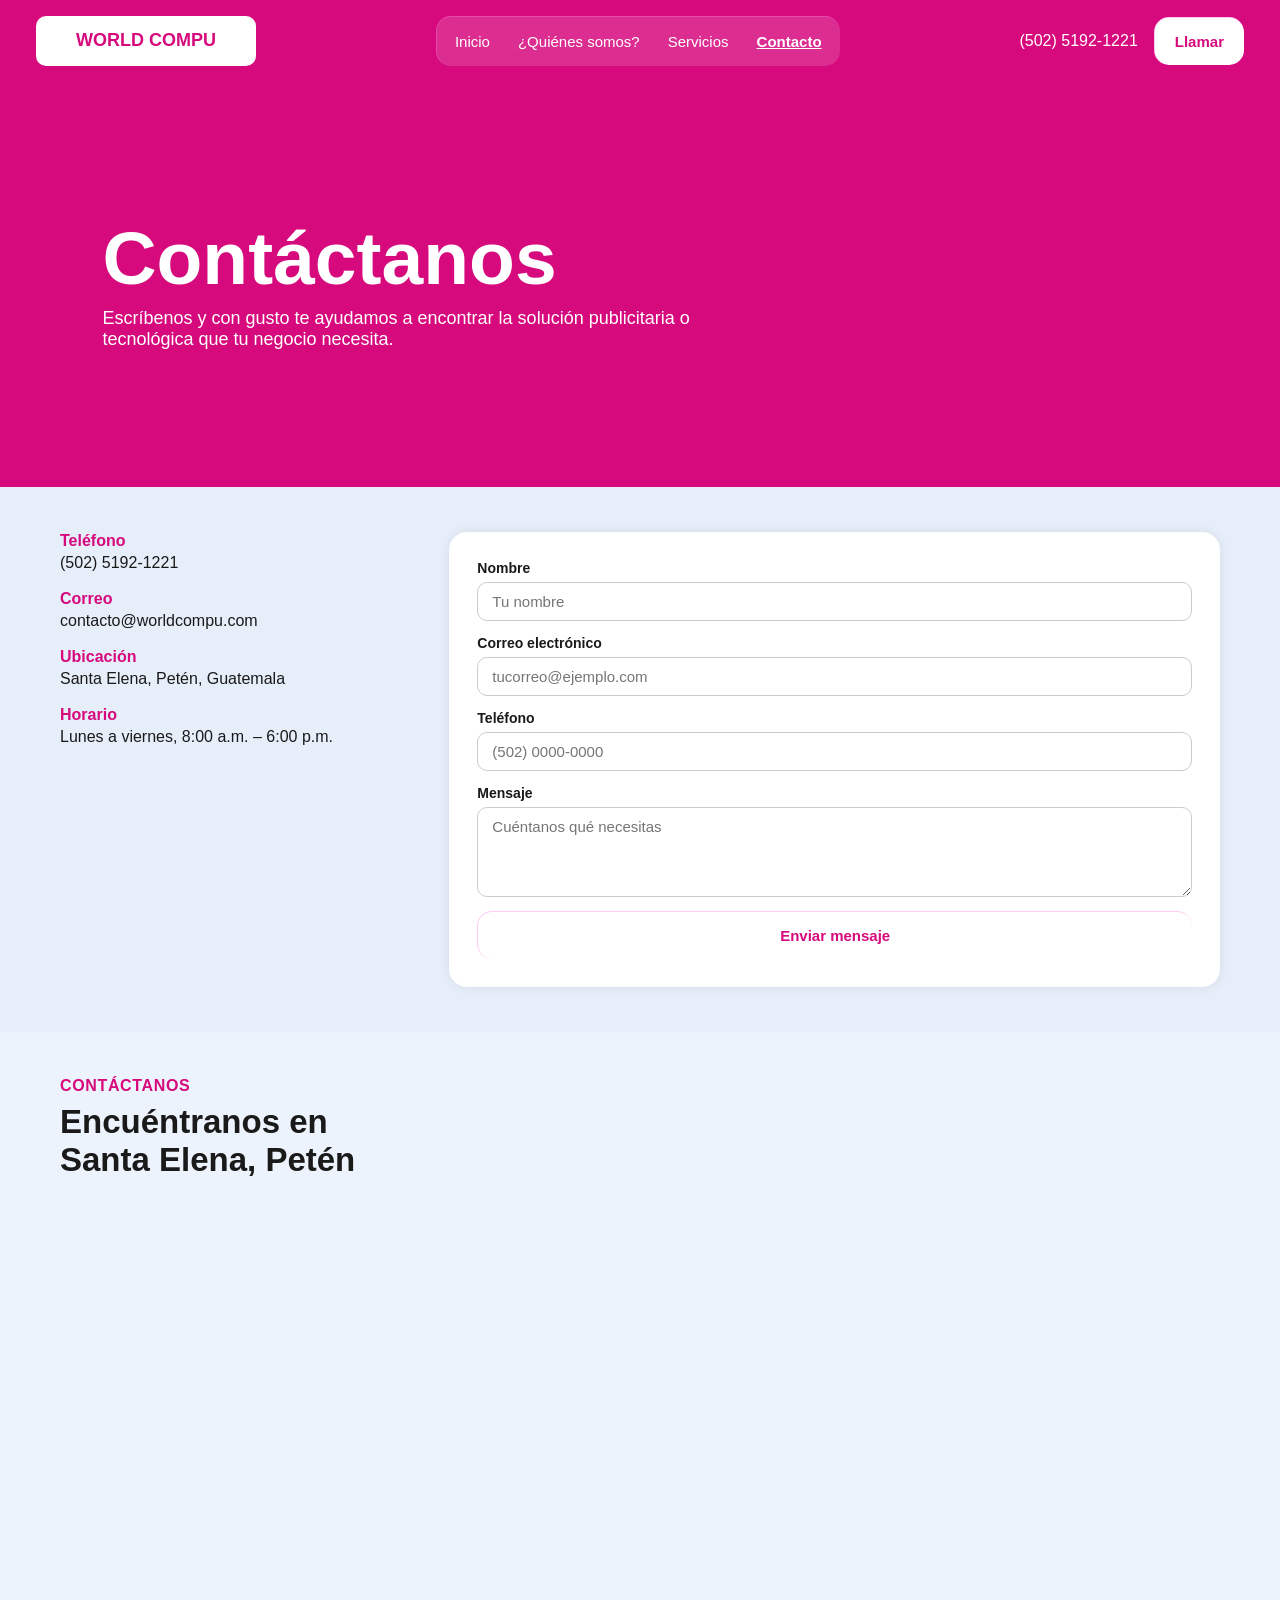
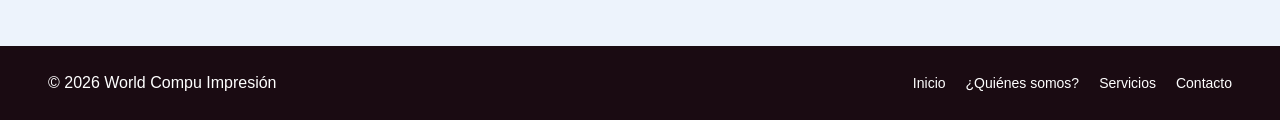
==== contacto.html @ d9620a7a "Pagina web world compu impresion" ====
<!DOCTYPE html>
<html lang="es">

<head>
    <meta charset="UTF-8">
    <meta name="viewport" content="width=device-width, initial-scale=1.0">
    <title>Contacto | World Compu</title>
    <link rel="shortcut icon" href="https://www.worldcompu.com/wp-content/uploads/2017/04/fa-e1491341105455.png">

    <link rel="stylesheet" href="css/reset.css">
    <link rel="stylesheet" href="css/layouts/nav.css">
    <link rel="stylesheet" href="css/layouts/header.css">
    <link rel="stylesheet" href="css/layouts/main.css">
    <link rel="stylesheet" href="css/layouts/footer.css">
    <link rel="stylesheet" href="css/objetos/buttons-style.css">
    <link rel="stylesheet" href="css/objetos/card-valores.css">
</head>

<body>
    <nav class="site-nav">
        <img class="site-nav__logo" src="img/logo-world-compu.svg" alt="World Compu">

        <button class="site-nav__toggle" aria-label="Abrir menú" aria-expanded="false">
            <span></span><span></span><span></span>
        </button>

        <div class="site-nav__links">
            <a class="site-nav__link" href="index.html">Inicio</a>
            <a class="site-nav__link" href="quienes-somos.html">¿Quiénes somos?</a>
            <a class="site-nav__link" href="servicios.html">Servicios</a>
            <a class="site-nav__link is-active" href="contacto.html">Contacto</a>
        </div>

        <div class="site-nav__contact">
            <p class="site-nav__phone">(502) 5192-1221</p>
            <a class="primary-button" href="tel:+50251921221">Llamar</a>
        </div>
    </nav>

    <header class="site-hero">
        <div class="site-hero__title">
            <h1 class="site-hero__title-h1">Contáctanos</h1>
            <p class="site-hero__description">
                Escríbenos y con gusto te ayudamos a encontrar la solución publicitaria o
                tecnológica que tu negocio necesita.
            </p>
        </div>
    </header>

    <main>
        <section class="section section--bg-light">
            <div class="contact-layout">
                <div class="contact-info">
                    <div class="contact-info__item">
                        <p class="contact-info__label">Teléfono</p>
                        <p>(502) 5192-1221</p>
                    </div>
                    <div class="contact-info__item">
                        <p class="contact-info__label">Correo</p>
                        <p>contacto@worldcompu.com</p>
                    </div>
                    <div class="contact-info__item">
                        <p class="contact-info__label">Ubicación</p>
                        <p>Santa Elena, Petén, Guatemala</p>
                    </div>
                    <div class="contact-info__item">
                        <p class="contact-info__label">Horario</p>
                        <p>Lunes a viernes, 8:00 a.m. – 6:00 p.m.</p>
                    </div>
                </div>

                <form class="contact-form" action="#" method="post">
                    <div class="contact-form__field">
                        <label for="nombre">Nombre</label>
                        <input type="text" id="nombre" name="nombre" placeholder="Tu nombre" required>
                    </div>
                    <div class="contact-form__field">
                        <label for="email">Correo electrónico</label>
                        <input type="email" id="email" name="email" placeholder="tucorreo@ejemplo.com" required>
                    </div>
                    <div class="contact-form__field">
                        <label for="telefono">Teléfono</label>
                        <input type="tel" id="telefono" name="telefono" placeholder="(502) 0000-0000">
                    </div>
                    <div class="contact-form__field">
                        <label for="mensaje">Mensaje</label>
                        <textarea id="mensaje" name="mensaje" rows="4" placeholder="Cuéntanos qué necesitas" required></textarea>
                    </div>
                    <button class="primary-button" type="submit">Enviar mensaje</button>
                </form>
            </div>
        </section>

        <section class="section section--bg-lighter">
            <div class="section__title">
                <p class="text-eyebrow">CONTÁCTANOS</p>
                <h2 class="section__title-h2">Encuéntranos en <br> Santa Elena, Petén</h2>
            </div>

            <iframe class="map-frame"
                title="Ubicación de World Compu Impresión en Google Maps"
                src="https://www.google.com/maps/embed?pb=!1m18!1m12!1m3!1d5024.844026444749!2d-89.8998022!3d16.920743700000003!2m3!1f0!2f0!3f0!3m2!1i1024!2i768!4f13.1!3m3!1m2!1s0x8f5f8ccefbe56023%3A0x63978d7a2e7b2339!2sWorldCompu%20Impresion!5e1!3m2!1ses!2sgt!4v1781820561329!5m2!1ses!2sgt"
                loading="lazy" referrerpolicy="no-referrer-when-downgrade"></iframe>
        </section>
    </main>

    <footer class="site-footer">
        <p>&copy; 2026 World Compu Impresión</p>
        <div class="site-footer__links">
            <a class="site-footer__link" href="index.html">Inicio</a>
            <a class="site-footer__link" href="quienes-somos.html">¿Quiénes somos?</a>
            <a class="site-footer__link" href="servicios.html">Servicios</a>
            <a class="site-footer__link" href="contacto.html">Contacto</a>
        </div>
    </footer>

    <script src="script/script.js"></script>
</body>

</html>
---- css/layouts/nav.css ----
.site-nav {
    display: flex;
    align-items: center;
    justify-content: space-between;
    background-color: var(--color-primary);
    padding: 16px 36px;
    flex-wrap: wrap;
    gap: 12px;
    position: relative;
    z-index: 50;
}

.site-nav__logo {
    height: 50px;
}

.site-nav__links {
    display: flex;
    border-radius: 15px;
    background: rgba(255, 255, 255, 0.15);
    backdrop-filter: blur(8px);
    border-top: 1px solid rgba(253, 120, 224, 0.377);
    border-left: 1px solid rgba(253, 120, 224, 0.377);
    filter: drop-shadow(2px 3px 0 0 rgba(0, 0, 0, 0.027));
    padding: 12px;
    gap: 16px;
}

.site-nav__link {
    color: var(--color-white);
    text-decoration: none;
    font-size: 15px;
    padding: 4px 6px;
    border-radius: 6px;
    transition: opacity 0.2s ease;
}

.site-nav__link:hover {
    opacity: 0.75;
}

.site-nav__link.is-active {
    font-weight: bold;
    text-decoration: underline;
}

.site-nav__contact {
    display: flex;
    align-items: center;
    color: var(--color-white);
    gap: 16px;
}

.site-nav__phone {
    white-space: nowrap;
}

/* Botón hamburguesa (solo visible en móvil) */
.site-nav__toggle {
    display: none;
    flex-direction: column;
    justify-content: center;
    gap: 5px;
    width: 32px;
    height: 32px;
    background: transparent;
    border: none;
    padding: 4px;
}

.site-nav__toggle span {
    display: block;
    height: 3px;
    width: 100%;
    background-color: var(--color-white);
    border-radius: 2px;
}

/* =========================================================
   RESPONSIVE
   ========================================================= */
@media (max-width: 860px) {
    .site-nav__toggle {
        display: flex;
        order: 2;
    }

    .site-nav__contact {
        order: 3;
    }

    .site-nav__links {
        display: none;
        flex-direction: column;
        width: 100%;
        order: 4;
    }

    .site-nav__links.is-open {
        display: flex;
    }
}

@media (max-width: 480px) {
    .site-nav {
        padding: 14px 18px;
    }

    .site-nav__contact {
        gap: 10px;
        font-size: 14px;
    }
}
---- css/layouts/header.css ----
.site-hero {
    display: flex;
    flex-direction: column;
    justify-content: center;
    gap: 16px;
    min-height: 45vh;
    background-color: var(--color-primary);
    color: var(--color-white);
    padding: 48px clamp(24px, 8vw, 220px);
}

.site-hero__title {
    display: flex;
    flex-direction: column;
    gap: 10px;
}

.site-hero__title-h1 {
    font-size: clamp(36px, 6vw, 75px);
    font-weight: bold;
    line-height: 1.05em;
}

.site-hero__description {
    max-width: 60ch;
    font-size: clamp(15px, 2vw, 18px);
}

.site-hero__actions {
    display: flex;
    flex-wrap: wrap;
    gap: 16px;
    width: 100%;
}

.site-hero__tags {
    display: flex;
    flex-direction: row;
    flex-wrap: wrap;
    gap: 16px;
    width: 100%;
}

/* =========================================================
   ESTADÍSTICAS (franja debajo del hero en home)
   ========================================================= */
.site-stats {
    display: flex;
    color: var(--color-white);
    font-weight: bold;
    background: var(--color-primary);
    flex-wrap: wrap;
    gap: 16px;
    width: 100%;
    justify-content: space-evenly;
    align-items: flex-end;
    padding-bottom: 8px;
}

.site-stats__item {
    display: flex;
    flex-direction: column;
    align-items: center;
    padding-bottom: 20px;
}

.site-stats__number {
    font-size: clamp(24px, 4vw, 35px);
}

/* =========================================================
   RESPONSIVE
   ========================================================= */
@media (max-width: 600px) {
    .site-hero {
        padding: 36px 20px;
        min-height: auto;
        text-align: left;
    }

    .site-hero__actions button,
    .site-hero__actions a {
        width: 100%;
    }
}
---- css/layouts/main.css ----
.section {
    display: flex;
    flex-direction: column;
    flex-wrap: wrap;
    padding: var(--gap-lg) clamp(20px, 6vw, 60px);
    gap: var(--gap-md);
}

.section--bg-light {
    background-color: var(--color-bg-light);
}

.section--bg-lighter {
    background-color: var(--color-bg-lighter);
}

.section__title {
    display: flex;
    flex-direction: column;
    gap: 8px;
    max-width: 65ch;
}

.section__title-h2 {
    font-size: clamp(26px, 4vw, 33px);
    font-weight: bold;
}

/* Grid genérico para tarjetas (valores, servicios) */
.cards-grid {
    display: flex;
    flex-wrap: wrap;
    justify-content: center;
    gap: 18px;
}

/* =========================================================
   GOOGLE MAPS
   ========================================================= */
.map-frame {
    width: 100%;
    height: 400px;
    border: 0;
    border-radius: 12px;
}

/* =========================================================
   FORMULARIO DE CONTACTO
   ========================================================= */
.contact-layout {
    display: flex;
    flex-wrap: wrap;
    gap: 32px;
    align-items: flex-start;
}

.contact-info {
    display: flex;
    flex-direction: column;
    gap: 18px;
    min-width: 260px;
    flex: 1;
}

.contact-info__item {
    display: flex;
    flex-direction: column;
    gap: 4px;
}

.contact-info__label {
    font-weight: bold;
    color: var(--color-primary);
}

.contact-form {
    display: flex;
    flex-direction: column;
    gap: 14px;
    background: var(--color-white);
    border-radius: 18px;
    padding: 28px;
    flex: 2;
    min-width: 280px;
    box-shadow: 0 0 12px rgba(0, 0, 0, 0.08);
}

.contact-form__field {
    display: flex;
    flex-direction: column;
    gap: 6px;
}

.contact-form__field label {
    font-weight: bold;
    font-size: 14px;
}

.contact-form__field input,
.contact-form__field textarea {
    border: 1px solid #ccc;
    border-radius: 10px;
    padding: 10px 14px;
    font-size: 15px;
}

.contact-form__field input:focus,
.contact-form__field textarea:focus {
    outline: 2px solid var(--color-primary);
}

/* =========================================================
   CTA genérico (sección final invitando a contactar)
   ========================================================= */
.cta-section {
    display: flex;
    flex-direction: column;
    align-items: center;
    text-align: center;
    gap: 16px;
    background-color: var(--color-primary);
    color: var(--color-white);
    padding: 50px 24px;
}

/* =========================================================
   RESPONSIVE
   ========================================================= */
@media (max-width: 700px) {
    .contact-layout {
        flex-direction: column;
    }
}
---- css/layouts/footer.css ----
.site-footer {
    display: flex;
    flex-wrap: wrap;
    background-color: var(--color-dark);
    justify-content: space-between;
    align-items: center;
    gap: 16px;
    padding: 28px clamp(16px, 5vw, 48px);
    color: var(--color-white);
}

.site-footer__links {
    display: flex;
    flex-wrap: wrap;
    gap: 20px;
}

.site-footer__link {
    text-decoration: none;
    color: var(--color-white);
    font-size: 14px;
    transition: opacity 0.2s ease;
}

.site-footer__link:hover {
    opacity: 0.7;
}

@media (max-width: 480px) {
    .site-footer {
        flex-direction: column;
        text-align: center;
    }
}
---- css/objetos/buttons-style.css ----
.primary-button,
.second-button,
.transparent-button,
.third-button {
    display: inline-flex;
    align-items: center;
    justify-content: center;
    font-weight: bold;
    font-size: 15px;
    text-decoration: none;
    border-radius: 15px;
    padding: 15px 20px;
    border-style: none;
    backdrop-filter: blur(8px);
    filter: drop-shadow(2px 3px 0 0 rgba(0, 0, 0, 0.027));
    transition: transform 0.15s ease, opacity 0.15s ease;
}

.primary-button:hover,
.second-button:hover,
.transparent-button:hover,
.third-button:hover {
    transform: translateY(-1px);
    opacity: 0.92;
}

/* Botón principal: fondo blanco, texto rosa */
.primary-button {
    background: var(--color-white);
    border-top: 1px solid rgba(253, 120, 224, 0.377);
    border-left: 1px solid rgba(253, 120, 224, 0.377);
    color: var(--color-primary);
}

/* Botón secundario: contorno blanco sobre fondo rosa */
.second-button {
    background: rgba(255, 255, 255, 0.027);
    border: 1px solid var(--color-white);
    color: var(--color-white);
}

/* Botón transparente: usado en chips/etiquetas de servicios */
.transparent-button {
    background: rgba(255, 255, 255, 0.15);
    border: 1px solid var(--color-white);
    color: var(--color-white);
    width: fit-content;
}

/* Botón terciario: sólido rosa, usado como CTA dentro del contenido */
.third-button {
    background-color: var(--color-primary);
    color: var(--color-white);
    width: fit-content;
}

@media (max-width: 600px) {
    .site-hero__actions .primary-button,
    .site-hero__actions .second-button {
        flex: 1;
        text-align: center;
    }
}
---- css/objetos/card-valores.css ----
.value-card {
    display: flex;
    flex-direction: column;
    align-items: center;
    text-align: center;
    box-shadow: 0 0 2px 0 rgba(0, 0, 0, 0.3);
    border-radius: 25px;
    border-bottom: 3px solid var(--color-primary);
    width: 250px;
    gap: 10px;
    padding: 25px 28px;
    background: var(--color-white);
}

.value-card__icon {
    display: flex;
    background-color: var(--color-primary-soft);
    backdrop-filter: blur(5px);
    border-radius: 10px;
    width: 50px;
    height: 50px;
    align-items: center;
    justify-content: center;
    font-size: 30px;
}

.value-card__title {
    font-weight: bold;
    font-size: 24px;
}

/* Modificador: tarjeta destacada y más alta (misión/visión/valores extendidas) */
.value-card--featured {
    border-bottom-width: 6px;
    width: 275px;
    min-height: 320px;
    justify-content: flex-start;
    letter-spacing: 0.03em;
    line-height: 1.5em;
}

.value-card--featured .value-card__eyebrow {
    color: var(--color-primary);
    font-weight: bold;
    font-size: 14px;
}

/* Modificador: tarjeta compacta con ícono + título en fila (grid de 8 valores) */
.value-card--row {
    width: 220px;
}

.value-card__title-row {
    display: flex;
    align-items: center;
    justify-content: center;
    gap: 8px;
}

.value-card__title-row img {
    height: 35px;
}

.value-card__title-row p {
    font-size: 18px;
    font-weight: bold;
}

/* =========================================================
   SERVICE-CARD — usado en servicios.html
   ========================================================= */
.service-card {
    display: flex;
    flex-direction: column;
    gap: 10px;
    width: 260px;
    border-radius: 20px;
    padding: 28px;
    background: var(--color-white);
    box-shadow: 0 0 2px 0 rgba(0, 0, 0, 0.3);
    border-bottom: 3px solid var(--color-primary);
}

.service-card__icon {
    font-size: 32px;
}

.service-card__title {
    font-size: 20px;
    font-weight: bold;
}

@media (max-width: 480px) {
    .value-card,
    .service-card,
    .value-card--featured,
    .value-card--row {
        width: 100%;
        max-width: 320px;
    }
}
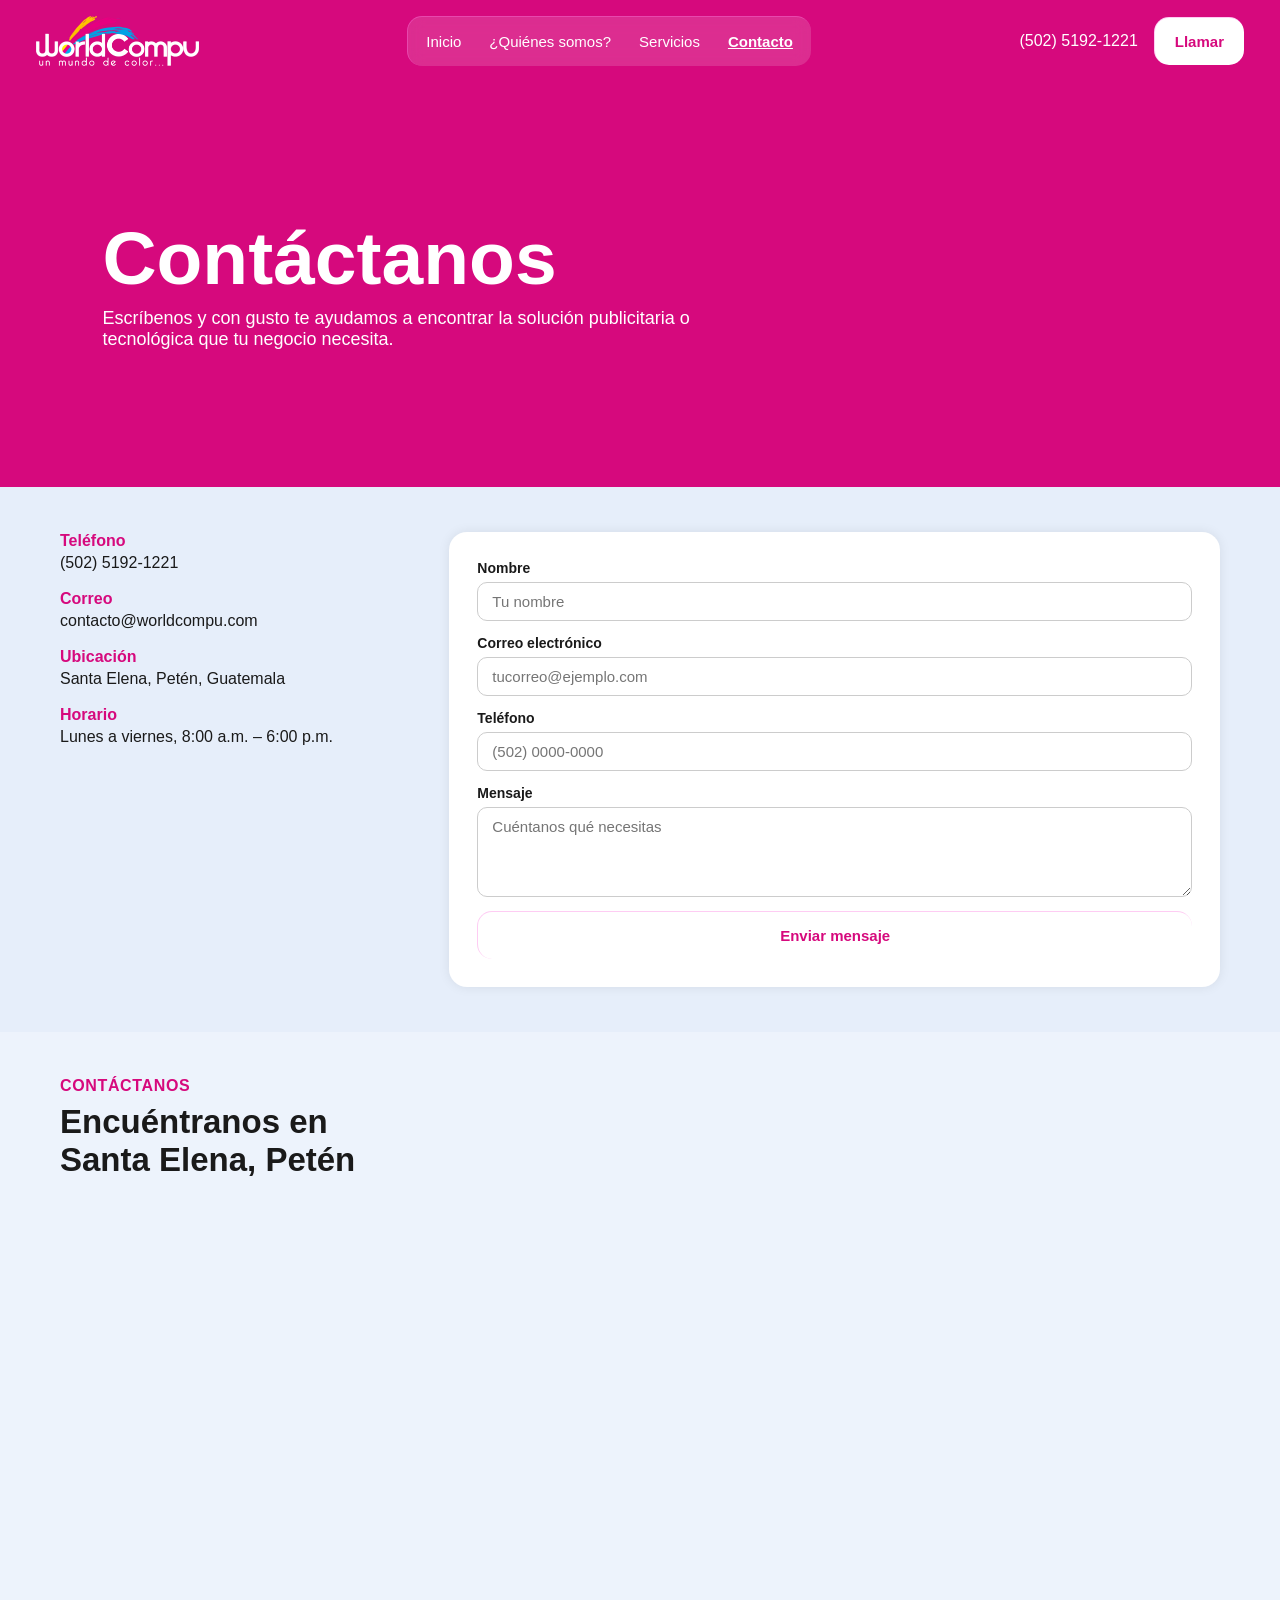
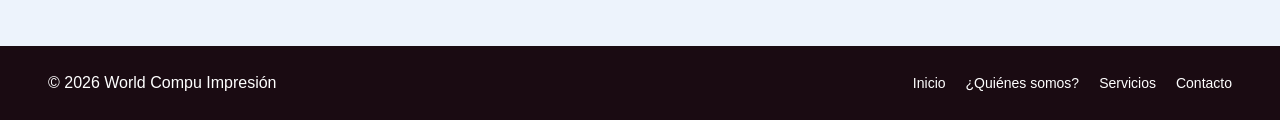
==== commit fc550646: "Agregando logo real de world compu" ====
--- a/contacto.html
+++ b/contacto.html
@@ -18,7 +18,7 @@
 
 <body>
     <nav class="site-nav">
-        <img class="site-nav__logo" src="img/logo-world-compu.svg" alt="World Compu">
+        <img class="site-nav__logo" src="img/logo world compu 2.png" alt="World Compu">
 
         <button class="site-nav__toggle" aria-label="Abrir menú" aria-expanded="false">
             <span></span><span></span><span></span>
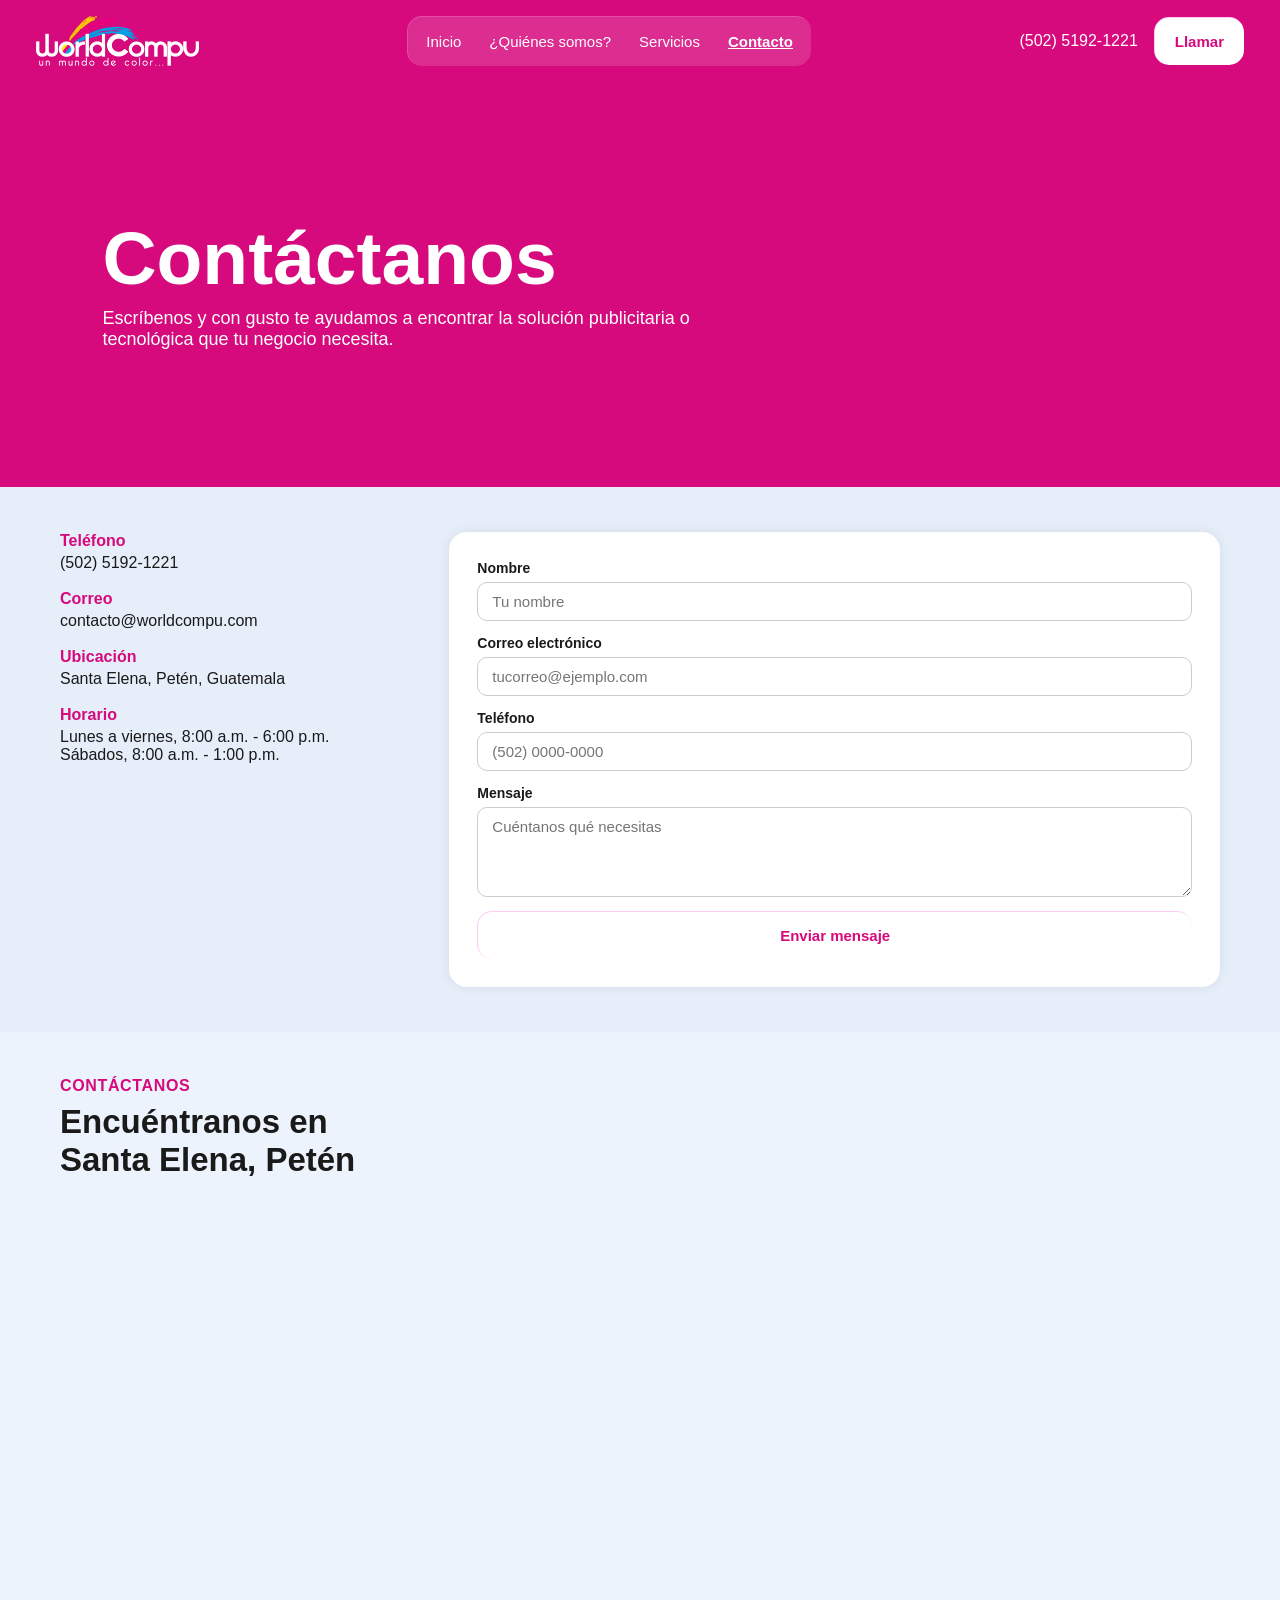
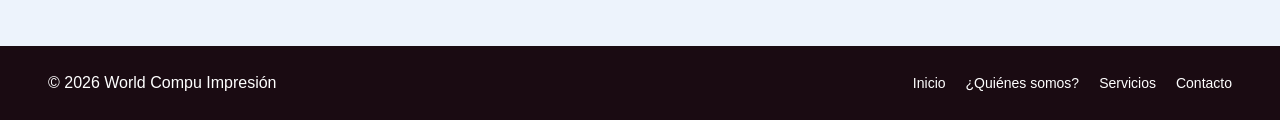
==== commit 94b415e1: "Pequeñas correcciones" ====
--- a/contacto.html
+++ b/contacto.html
@@ -65,7 +65,8 @@
                     </div>
                     <div class="contact-info__item">
                         <p class="contact-info__label">Horario</p>
-                        <p>Lunes a viernes, 8:00 a.m. – 6:00 p.m.</p>
+                        <p>Lunes a viernes, 8:00 a.m. - 6:00 p.m. <br>
+                        Sábados, 8:00 a.m. - 1:00 p.m.</p>
                     </div>
                 </div>
 
--- a/css/layouts/main.css
+++ b/css/layouts/main.css
@@ -26,7 +26,7 @@
     font-weight: bold;
 }
 
-/* Grid genérico para tarjetas (valores, servicios) */
+/* Grid tarjetas */
 .cards-grid {
     display: flex;
     flex-wrap: wrap;
@@ -34,9 +34,12 @@
     gap: 18px;
 }
 
-/* =========================================================
-   GOOGLE MAPS
-   ========================================================= */
+.cards-grid--img{
+    border-top-left-radius: 20px;
+    border-top-right-radius: 20px;
+}
+
+/* GOOGLE MAPS */
 .map-frame {
     width: 100%;
     height: 400px;
@@ -44,9 +47,7 @@
     border-radius: 12px;
 }
 
-/* =========================================================
-   FORMULARIO DE CONTACTO
-   ========================================================= */
+/* FORMULARIO DE CONTACTO */
 .contact-layout {
     display: flex;
     flex-wrap: wrap;
@@ -109,9 +110,7 @@
     outline: 2px solid var(--color-primary);
 }
 
-/* =========================================================
-   CTA genérico (sección final invitando a contactar)
-   ========================================================= */
+/* CTA genérico */
 .cta-section {
     display: flex;
     flex-direction: column;
@@ -123,11 +122,20 @@
     padding: 50px 24px;
 }
 
-/* =========================================================
-   RESPONSIVE
-   ========================================================= */
+/* RESPONSIVE */
 @media (max-width: 700px) {
     .contact-layout {
         flex-direction: column;
     }
+    .cards-grid{
+        display: none;
+    }
+    .prueba{
+        display: none;
+    }
 }
+@media (min-width: 700px) {
+    #carouselExampleCaptions{
+        display: none;
+    }
+}
--- a/css/objetos/card-valores.css
+++ b/css/objetos/card-valores.css
@@ -66,19 +66,24 @@
     font-weight: bold;
 }
 
-/* =========================================================
-   SERVICE-CARD — usado en servicios.html
-   ========================================================= */
+/* SERVICE-CARD — usado en servicios.html */
 .service-card {
     display: flex;
     flex-direction: column;
     gap: 10px;
     width: 260px;
     border-radius: 20px;
-    padding: 28px;
+    padding: 0;
     background: var(--color-white);
     box-shadow: 0 0 2px 0 rgba(0, 0, 0, 0.3);
     border-bottom: 3px solid var(--color-primary);
+}
+
+.card-grid__content{
+    display: flex;
+    flex-direction: column;
+    padding: 0 28px 14px;
+    gap: 4px;
 }
 
 .service-card__icon {
@@ -88,6 +93,7 @@
 .service-card__title {
     font-size: 20px;
     font-weight: bold;
+    margin: 0;
 }
 
 @media (max-width: 480px) {
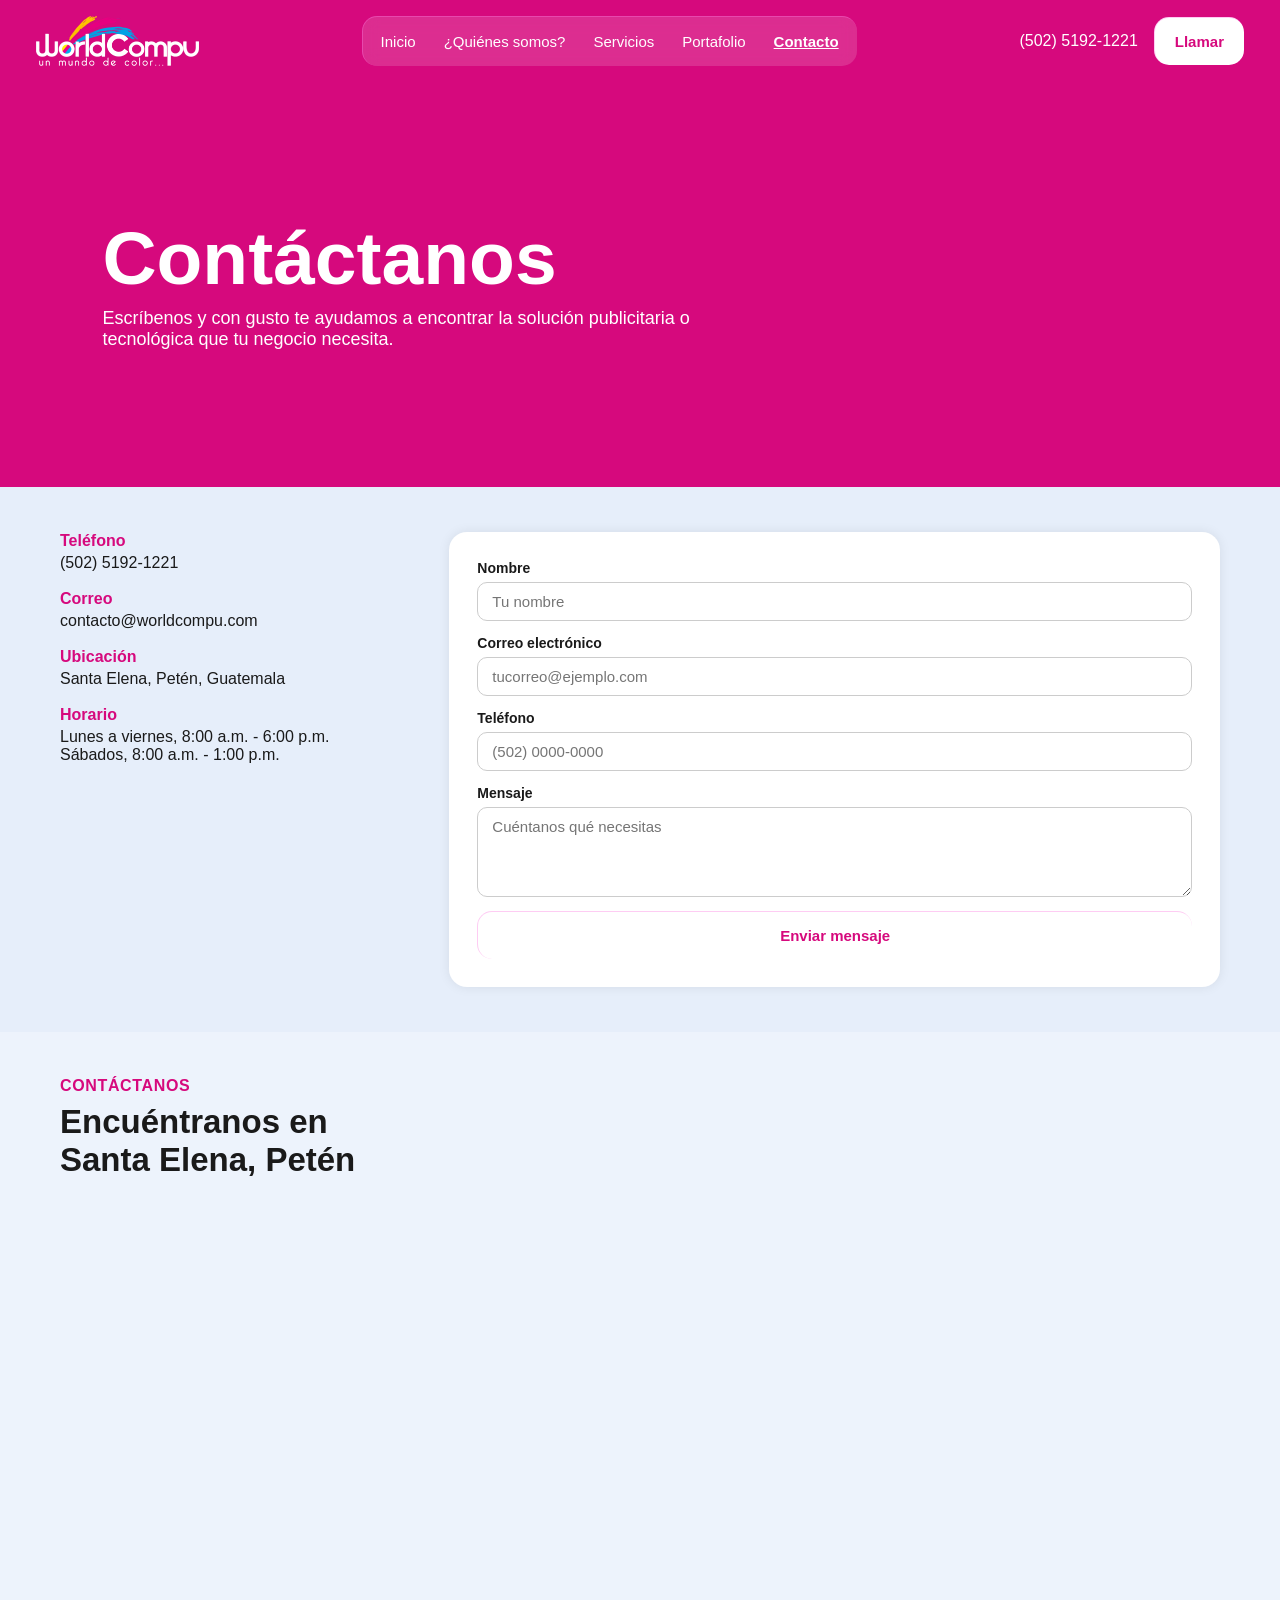
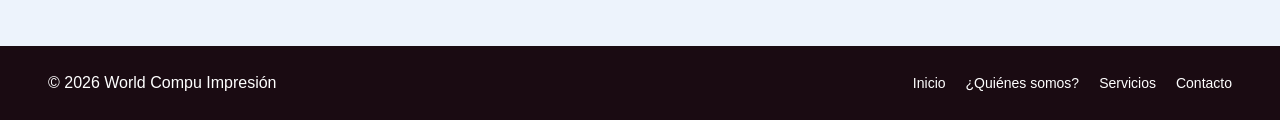
==== commit e34b9039: "Corregí el carrousel y agregué una nueva página llamada Portafolio, que se utilizará como biblioteca" ====
--- a/contacto.html
+++ b/contacto.html
@@ -28,6 +28,7 @@
             <a class="site-nav__link" href="index.html">Inicio</a>
             <a class="site-nav__link" href="quienes-somos.html">¿Quiénes somos?</a>
             <a class="site-nav__link" href="servicios.html">Servicios</a>
+            <a class="site-nav__link" href="portafolio.html">Portafolio</a>
             <a class="site-nav__link is-active" href="contacto.html">Contacto</a>
         </div>
 
--- a/css/layouts/main.css
+++ b/css/layouts/main.css
@@ -110,6 +110,7 @@
     outline: 2px solid var(--color-primary);
 }
 
+
 /* CTA genérico */
 .cta-section {
     display: flex;
@@ -120,6 +121,24 @@
     background-color: var(--color-primary);
     color: var(--color-white);
     padding: 50px 24px;
+}
+
+.section--redes-sociales{
+    display: flex;
+    gap: 8px;
+}
+
+.site-footer--redes-sociales__icons{
+    display: flex;
+    gap: 8px;
+    padding: 8px 12px;
+    border-radius: 15px;
+    background-color: #D6097D;
+    color: white;;
+}
+
+a{
+    text-decoration: none;
 }
 
 /* RESPONSIVE */
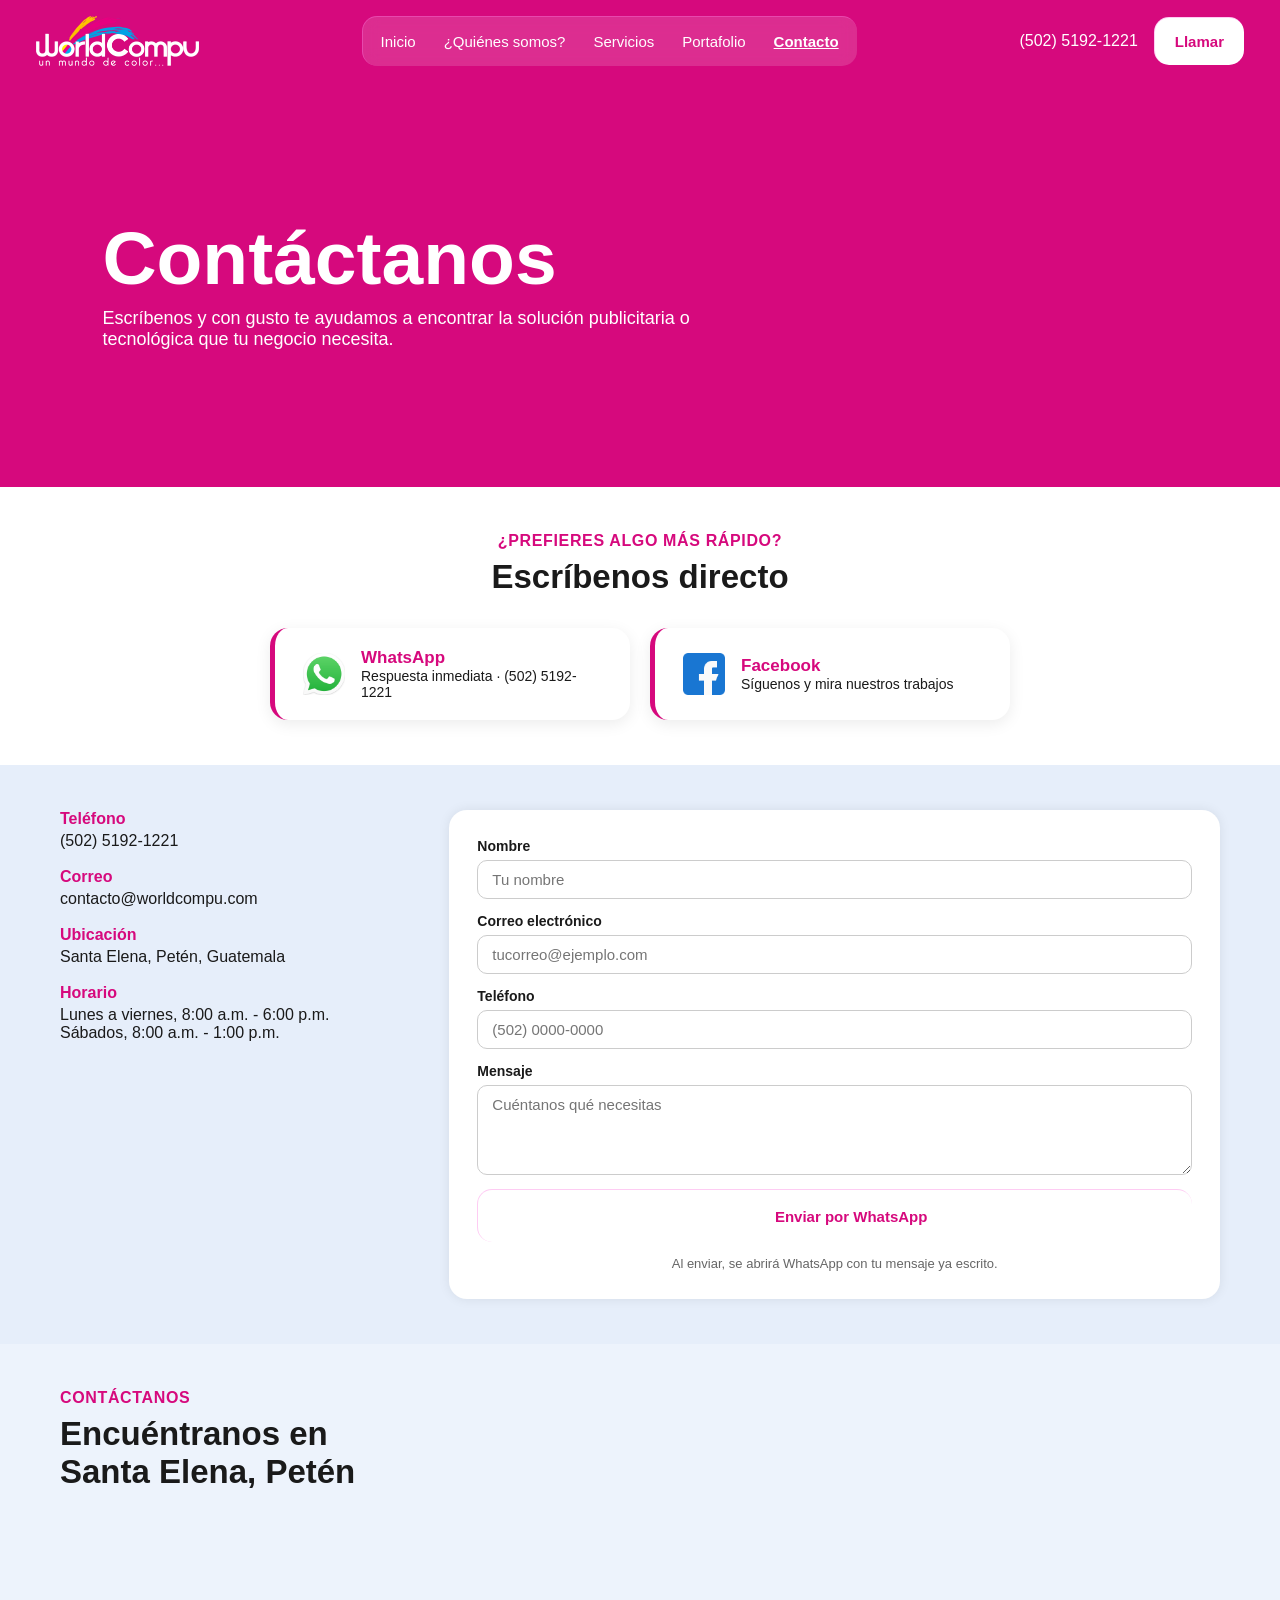
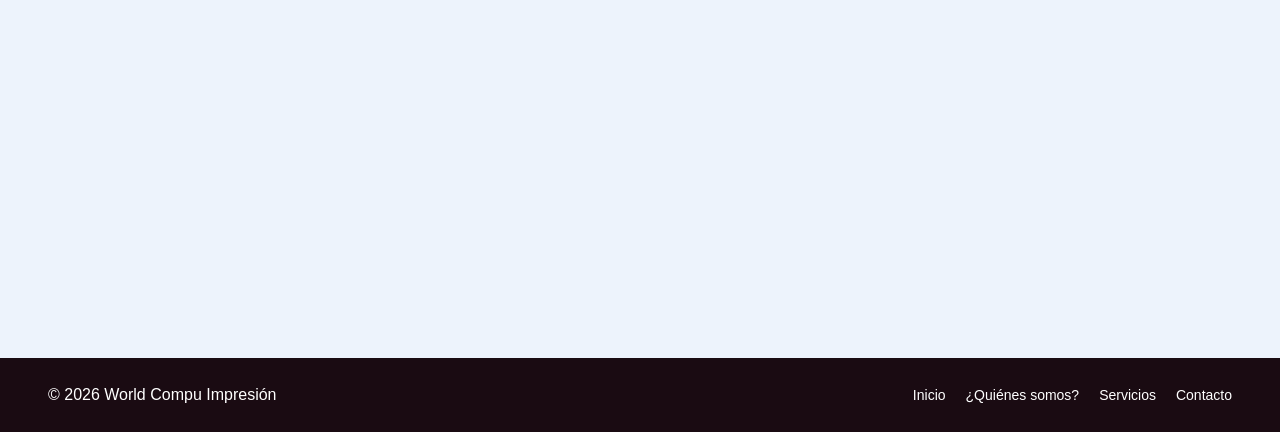
==== commit 750392a3: "Mejoras: WhatsApp en contacto, portafolio estilo Pinterest" ====
--- a/contacto.html
+++ b/contacto.html
@@ -49,6 +49,33 @@
     </header>
 
     <main>
+        <section class="section quick-contact">
+            <div class="quick-contact__title">
+                <p class="text-eyebrow">¿PREFIERES ALGO MÁS RÁPIDO?</p>
+                <h2 class="section__title-h2">Escríbenos directo</h2>
+            </div>
+            <div class="quick-contact__cards">
+                <a class="quick-contact__card quick-contact__card--whatsapp"
+                   href="https://wa.me/50251921221?text=Hola%2C%20quisiera%20m%C3%A1s%20informaci%C3%B3n%20sobre%20sus%20servicios"
+                   target="_blank" rel="noopener">
+                    <img src="img/redes-sociales/whatsapp (1).png" alt="WhatsApp">
+                    <div>
+                        <p class="quick-contact__card-title">WhatsApp</p>
+                        <p class="quick-contact__card-text">Respuesta inmediata · (502) 5192-1221</p>
+                    </div>
+                </a>
+                <a class="quick-contact__card quick-contact__card--facebook"
+                   href="https://www.facebook.com/worldcompuimpresion/?locale=es_LA"
+                   target="_blank" rel="noopener">
+                    <img src="img/redes-sociales/facebook.png" alt="Facebook">
+                    <div>
+                        <p class="quick-contact__card-title">Facebook</p>
+                        <p class="quick-contact__card-text">Síguenos y mira nuestros trabajos</p>
+                    </div>
+                </a>
+            </div>
+        </section>
+
         <section class="section section--bg-light">
             <div class="contact-layout">
                 <div class="contact-info">
@@ -71,14 +98,14 @@
                     </div>
                 </div>
 
-                <form class="contact-form" action="#" method="post">
+                <form class="contact-form" id="form-contacto">
                     <div class="contact-form__field">
                         <label for="nombre">Nombre</label>
                         <input type="text" id="nombre" name="nombre" placeholder="Tu nombre" required>
                     </div>
                     <div class="contact-form__field">
                         <label for="email">Correo electrónico</label>
-                        <input type="email" id="email" name="email" placeholder="tucorreo@ejemplo.com" required>
+                        <input type="email" id="email" name="email" placeholder="tucorreo@ejemplo.com">
                     </div>
                     <div class="contact-form__field">
                         <label for="telefono">Teléfono</label>
@@ -88,7 +115,11 @@
                         <label for="mensaje">Mensaje</label>
                         <textarea id="mensaje" name="mensaje" rows="4" placeholder="Cuéntanos qué necesitas" required></textarea>
                     </div>
-                    <button class="primary-button" type="submit">Enviar mensaje</button>
+                    <button class="primary-button contact-form__whatsapp-btn" type="submit">
+                        <img src="img/redes-sociales/whatsapp (1).png" alt="" class="contact-form__whatsapp-icon">
+                        Enviar por WhatsApp
+                    </button>
+                    <p class="contact-form__hint">Al enviar, se abrirá WhatsApp con tu mensaje ya escrito.</p>
                 </form>
             </div>
         </section>
--- a/css/layouts/main.css
+++ b/css/layouts/main.css
@@ -45,6 +45,81 @@
     height: 400px;
     border: 0;
     border-radius: 12px;
+}
+
+/* CONTACTO RÁPIDO (WhatsApp / Facebook) */
+.quick-contact__title {
+    display: flex;
+    flex-direction: column;
+    gap: 8px;
+    text-align: center;
+    align-items: center;
+    margin-bottom: 10px;
+}
+
+.quick-contact__cards {
+    display: flex;
+    flex-wrap: wrap;
+    justify-content: center;
+    gap: 20px;
+}
+
+.quick-contact__card {
+    display: flex;
+    align-items: center;
+    gap: 16px;
+    text-decoration: none;
+    color: var(--color-text);
+    background: var(--color-white);
+    border-radius: 18px;
+    padding: 20px 28px;
+    min-width: 280px;
+    flex: 1;
+    max-width: 360px;
+    box-shadow: 0 4px 16px rgba(0, 0, 0, 0.08);
+    transition: transform 0.2s ease, box-shadow 0.2s ease;
+    border-left: 5px solid var(--color-primary);
+}
+
+.quick-contact__card:hover {
+    transform: translateY(-3px);
+    box-shadow: 0 8px 22px rgba(0, 0, 0, 0.12);
+}
+
+.quick-contact__card img {
+    height: 42px;
+    width: 42px;
+    object-fit: contain;
+}
+
+.quick-contact__card-title {
+    font-weight: bold;
+    font-size: 17px;
+    color: var(--color-primary);
+}
+
+.quick-contact__card-text {
+    font-size: 14px;
+    color: var(--color-text);
+}
+
+/* Botón enviar por WhatsApp dentro del formulario */
+.contact-form__whatsapp-btn {
+    background-color: #25D366;
+    color: var(--color-white);
+    gap: 10px;
+    width: 100%;
+}
+
+.contact-form__whatsapp-icon {
+    height: 22px;
+    filter: brightness(0) invert(1);
+}
+
+.contact-form__hint {
+    font-size: 13px;
+    color: #666;
+    text-align: center;
 }
 
 /* FORMULARIO DE CONTACTO */
@@ -141,12 +216,30 @@
     text-decoration: none;
 }
 
+.section-biblioteca{
+    display: flex;
+    flex-direction: row;
+    flex-wrap: wrap;
+    align-items: center;
+    justify-content: center;
+    gap: 25px;
+}
+
+.section-biblioteca--img{
+    display: flex;
+    flex-direction: row;
+    flex-wrap: wrap;
+    padding: 50px;
+    width: auto;
+    gap: 25px;
+}
+
 /* RESPONSIVE */
 @media (max-width: 700px) {
     .contact-layout {
         flex-direction: column;
     }
-    .cards-grid{
+    #cards-grid--services{
         display: none;
     }
     .prueba{
